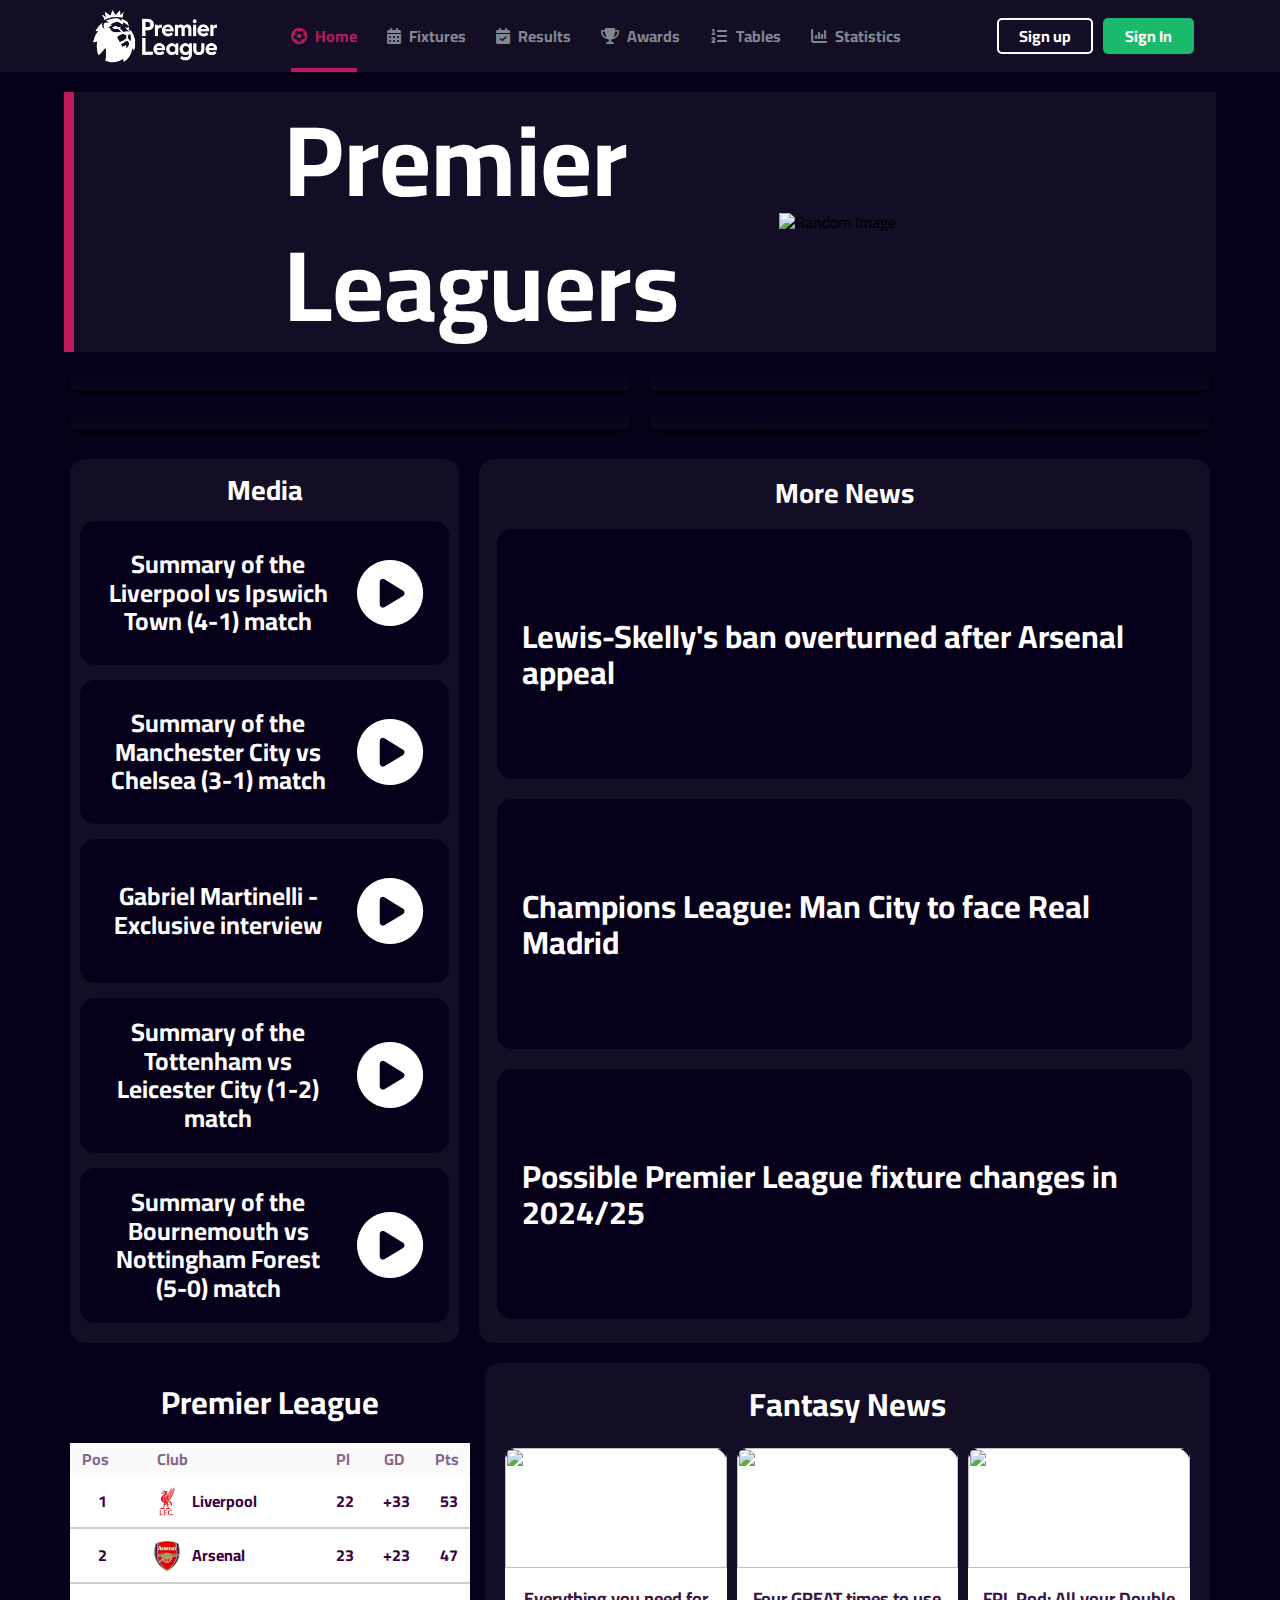
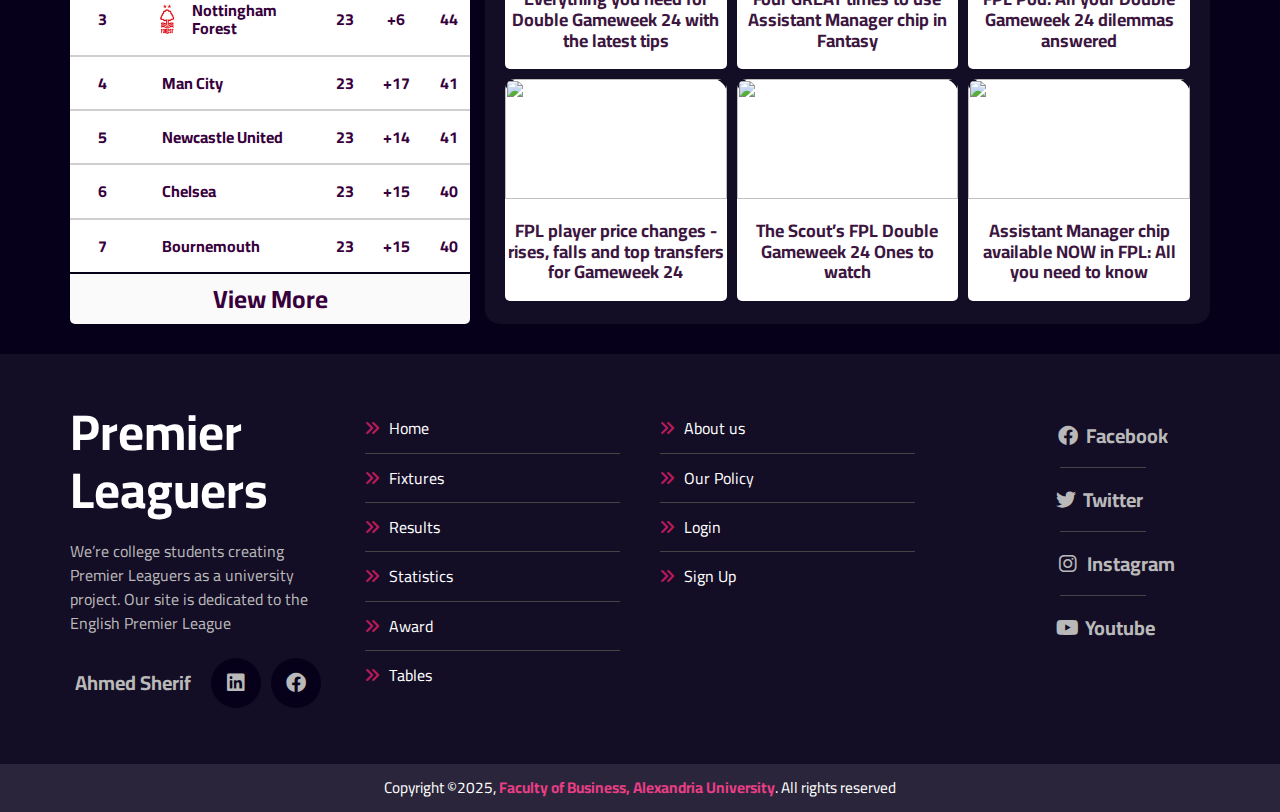
==== index.html @ 22a7d406 "Update index.html" ====
<!DOCTYPE html>
<html lang="en">
    <head>
        <meta charset="UTF-8">
        <meta name="viewport" content="width=device-width, initial-scale=1.0">
        <title>Premier leaguers</title>
        <!-- Icon for page title-->
        <link rel="icon" href="https://b.fssta.com/uploads/application/soccer/competition-logos/EnglishPremierLeague.vresize.350.350.medium.0.png">
        <!-- Css File -->
        <link rel="stylesheet" href="Css/Home/mastar-Home.css">
        <!-- Normalize All Elments -->
        <link rel="stylesheet" href="Css/Home/normalize-Home.css">
        <!-- Font Awesome import -->
        <link href="https://cdnjs.cloudflare.com/ajax/libs/font-awesome/6.0.0/css/all.min.css" rel="stylesheet">
        <!-- Cairo Font -->
        <link rel="preconnect" href="https://fonts.googleapis.com">
        <link rel="preconnect" href="https://fonts.gstatic.com" crossorigin>
        <link href="https://fonts.googleapis.com/css2?family=Cairo:wght@200..1000&family=Protest+Strike&display=swap" rel="stylesheet">
    </head>
<body>
    <!-- Start header -->
    <div class="header"  >
        <div class="container">
            <a href="index.html" class="logo"><img src="Images/Logo in nav.webp" alt="Lion logo"></a>
            <ul class="main-nav">
                <li class="home">
                    <a href="index.html">
                        <i class="fa-solid fa-futbol"></i>
                        Home
                    </a>
                </li>
                <li>
                    <a href="Pages/Fixtures.html" class="fixtures">
                        <i class="fa-solid fa-calendar-days"></i>
                        Fixtures
                    </a>
                </li>
                <li>
                    <a href="Pages/Results.html" class="results">
                        <i class="fa-solid fa-calendar-check"></i>
                        Results
                    </a>
                </li>
                <li>
                    <a href="Pages/Award.html" class="awards">
                        <i class="fa-solid fa-trophy"></i>
                        Awards
                    </a>
                </li>
                <li>
                    <a href="Pages/Tables.html" class="tables">
                        <i class="fa-solid fa-list-ol"></i>
                        Tables
                    </a>
                </li>
                <li>
                    <a href="Pages/Statistics.html" class="statistics">
                        <i class="fa-solid fa-chart-column"></i>
                        Statistics
                    </a>
                </li>
            </ul>

            <div class="button">
                <div class="login">
                    <a href="Pages/signup.html" target="_blank">Sign up</a>
                </div>
                <div class="signin">
                    <a href="Pages/login.html" target="_blank">Sign In</a>
                </div>
            </div>
        </div>
    </div>
    <!-- End header -->

    <!-- start Logo area -->
    <div class="logo_area">
        <div class="container">
            <div class="logo">
                <div class="img">
                    <img src="https://www.premierleague.com/resources/rebrand/v7.153.31/i/elements/pl-main-logo.png" alt="">
                </div>
                <div class="text">
                    <h1>Premier</h1>
                    <h1>Leaguers</h1>
                </div>
            </div>
            <div id="image-container" class="imgs">
                <img src="https://fantasy.premierleague.com/static/media/player-comp-5-2x.d02a3f06.png" alt="Player Image">
            </div>
        </div>
    </div>
<!-- end logo erea -->

<!-- Start news -->
<div class="news">
    <div class="container">
        <a href="https://www.liverpoolfc.com/news/virgil-van-dijk-were-enjoying-ride-maintaining-consistency-key" target="_blank">
            <div class="first">
                <img src="https://res.cloudinary.com/dmklv2us0/image/upload/v1738413848/news_table_1_fz7fus.jpg" alt="">
                <div class="text">
                    <p>Virgil van Dijk: We're enjoying the ride - but maintaining consistency is key</p>
                </div>
            </div>
        </a>
        <a href="https://www.mancity.com/news/mens/manchester-city-v-chelsea-premier-league-match-report-january-2025-63873419" target="_blank">
            <div class="second">
                <img src="https://res.cloudinary.com/dmklv2us0/image/upload/v1738413851/news_table_2_mqes49.jpg" alt="">
                <div class="text">
                    <p>Haaland and Foden fire City to key victory over Chelsea</p>
                </div>
            </div>
        </a>
        <a href="https://www.chelseafc.com/en/news/article/maresca-on-why-chelsea-are-a-better-team-than-a-month-ago" target="_blank">
            <div class="first">
                <img src="https://res.cloudinary.com/dmklv2us0/image/upload/v1738413840/news_table_3_aw1gte.jpg" alt="">
                <div class="text">
                    <p>Maresca on why Chelsea are a better team than a month ago</p>
                </div>
            </div>
        </a>
        <a href="https://www.mancity.com/news/mens/manchester-city-sign-omar-marmoush-63873209" target="_blank">
            <div class="second">
                <img src="https://res.cloudinary.com/dmklv2us0/image/upload/v1738413849/news_table_4_wlqtpr.jpg" alt="">
                <div class="text" >
                    <p>Manchester City seal signing of Omar Marmoush</p>
                </div>
            </div>
        </a>
    </div>
</div>
<!-- end news  -->

<!-- Start second row of news & video -->
<div class="second_row">
    <div class="container">
        <div class="videos">
                <h3>Media</h3>
            <a href="https://youtu.be/emlWlUtQH30?si=2DksGeHaRUhvJt_J" target="_blank">
                <div>
                    <p>Summary of the Liverpool vs Ipswich Town (4-1) match</p>
                    <i class="fa-solid fa-circle-play"></i>
                </div>
            </a>    
            <a href="https://www.youtube.com/watch?v=qhaZy4ncKj4&ab_channel=beINSPORTS" target="_blank">
                <div>
                    <p>Summary of the Manchester City vs Chelsea (3-1) match</p>
                    <i class="fa-solid fa-circle-play"></i>
                </div>
            </a>    
            <a href="https://www.youtube.com/watch?v=JgYOsMUTras&ab_channel=beINSPORTS" target="_blank">
                <div>
                    <p>Gabriel Martinelli - Exclusive interview</p>
                    <i class="fa-solid fa-circle-play"></i>
                </div>
            </a>    
            <a href="https://www.youtube.com/watch?v=MB99dWhCzSE" target="_blank">
                <div>
                    <p>Summary of the Tottenham vs Leicester City (1-2) match</p>
                    <i class="fa-solid fa-circle-play"></i>
                </div>
            </a>    
            <a href="https://www.youtube.com/watch?v=LOoe2_8JXeY&ab_channel=beINSPORTS" target="_blank">
                <div>
                    <p>Summary of the Bournemouth vs Nottingham Forest (5-0) match</p>
                    <i class="fa-solid fa-circle-play"></i>
                </div>
            </a>    
        </div>
        <div class="news">
                <h3>More News</h3>
            <a href="https://www.premierleague.com/news/4236842" target="_blank">
                <div>
                    <p>Lewis-Skelly's ban overturned after Arsenal appeal</p>
                    <img src="https://res.cloudinary.com/dmklv2us0/image/upload/v1738413845/row_1_aqb0oo.webp" alt="">
                </div>
            </a>
            <a href="https://www.premierleague.com/news/4194038" target="_blank">
                <div>
                    <p>Champions League: Man City to face Real Madrid</p>
                    <img src="https://res.cloudinary.com/dmklv2us0/image/upload/v1738413849/row_2_qsoqgi.webp" alt="">
                </div>
            </a>
            <a href="https://www.premierleague.com/news/4193397" target="_blank">
                <div>
                    <p>Possible Premier League fixture changes in 2024/25</p>
                    <img src="https://res.cloudinary.com/dmklv2us0/image/upload/v1738413827/row_3_huzszf.webp" alt="">
                </div>
            </a>
        </div>
    </div>
</div>
<!-- end second row of news & video  -->

<!-- Start table & Fantasy news -->
<div class="second_section">
    <div class="container">
        <div class="table">
            <div class="top">
                <h1>Premier League</h1>
            </div>
            <table class="rank">
                <thead class="thead">
                    <tr>
                        <th>Pos</th>
                        <th class="club">Club</th>
                        <th>Pl</th>
                        <th>GD</th>
                        <th>Pts</th>
                    </tr>
                </thead>
                <tbody class="tbody">
                    <tr>
                        <td class="pos">1</td>
                        <td class="two">
                            <img src="Images/liverpool.png" alt="">
                            <p>Liverpool</p>
                        </td>
                        <td>22</td>
                        <td>+33</td>
                        <td>53</td>
                    </tr>
                    <tr>
                        <td class="pos">2</td>
                        <td class="two">
                            <img src="Images/Arsenal.png" alt="">
                            <p>Arsenal</p>
                        </td>
                        <td>23</td>
                        <td>+23</td>
                        <td>47</td>
                    </tr>
                    <tr>
                        <td class="pos">3</td>
                        <td class="two">
                            <img src="Images/Forest.png" alt="">
                            <p>Nottingham Forest</p>
                        </td>
                        <td>23</td>
                        <td>+6</td>
                        <td>44</td>
                    </tr>
                    <tr>
                        <td class="pos">4</td>
                        <td class="two">
                            <img src="Images/mancity.png" alt="">
                            <p>Man City</p>
                        </td>
                        <td>23</td>
                        <td>+17</td>
                        <td>41</td>
                    </tr>
                    <tr>
                        <td class="pos">5</td>
                        <td class="two">
                            <img src="Images/newcastle.png" alt="">
                            <p>Newcastle United</p>
                        </td>
                        <td>23</td>
                        <td>+14</td>
                        <td>41</td>
                    </tr>
                    <tr>
                        <td class="pos">6</td>
                        <td class="two">
                            <img src="Images/chelsea.png" alt="">
                            <p>Chelsea</p>
                        </td>
                        <td>23</td>
                        <td>+15</td>
                        <td>40</td>
                    </tr>
                    <tr class="last">
                        <td class="pos">7</td>
                        <td class="two">
                            <img src="Images/bournemouth.png" alt="">
                            <p>Bournemouth</p>
                        </td>
                        <td>23</td>
                        <td>+15</td>
                        <td>40</td>
                    </tr>
                </tbody>
            </table>
            <a href="Tables/index.html" target="_blank">
                View More
            </a>
        </div>
        <div class="fantasy">
            <div class="toptop">
                <h1>Fantasy News</h1>
            </div>
            <div class="row_one">
            <a href="https://www.premierleague.com/news/4237052" target="_blank">
                <div>
                    <img src="https://res.cloudinary.com/dmklv2us0/image/upload/v1738413830/fantasy_1_pffxkc.webp" alt="">
                    <p>Everything you need for Double Gameweek 24 with the latest tips</p>
                </div>
            </a>
            <a href="https://www.premierleague.com/news/4230797" target="_blank">
                <div>
                    <img src="https://res.cloudinary.com/dmklv2us0/image/upload/v1738413830/fantasy_2_gmdm6m.webp" alt="">
                    <p>Four GREAT times to use Assistant Manager chip in Fantasy</p>
                </div>
            </a>
            <a href="https://www.premierleague.com/news/1820580" target="_blank">
                <div>
                    <img src="https://res.cloudinary.com/dmklv2us0/image/upload/v1738413838/fantasy_3_zbsksa.webp" alt="">
                    <p>FPL Pod: All your Double Gameweek 24 dilemmas answered</p>
                </div>
            </a>
            <a href="https://www.premierleague.com/news/2884829" target="_blank">
                <div>
                    <img src="https://res.cloudinary.com/dmklv2us0/image/upload/v1738413831/fantasy_4_gzanva.webp" alt="">
                    <p>FPL player price changes - rises, falls and top transfers for Gameweek 24</p>
                </div>
            </a>
            <a href="https://www.premierleague.com/news/4236929" target="_blank">
                <div>
                    <img src="https://res.cloudinary.com/dmklv2us0/image/upload/v1738413830/fantasy_5_odxygj.webp" alt="">
                    <p>The Scout’s FPL Double Gameweek 24 Ones to watch</p>
                </div>
            </a>
            <a href="https://www.premierleague.com/news/4192707" target="_blank">
                <div>
                    <img src="https://res.cloudinary.com/dmklv2us0/image/upload/v1738413830/fantasy_6_ldpvxp.webp" alt="">
                    <p>Assistant Manager chip available NOW in FPL: All you need to know</p>
                </div>
            </a>
            </div>
        </div>
    </div>
</div>

<!-- Start Footer -->
    <div class="footer">
        <div class="container">
        <div class="box">
            <h3>Premier
                Leaguers</h3>
            <p class="text">
                We’re college students creating Premier Leaguers as a university project. Our site is dedicated to the English Premier League
            </p>
                <ul class="info">
                    <li><p>Ahmed Sherif<p></li>
                    <li>
                        <a href="https://www.linkedin.com/in/ahmed-sherif-45349b265/" class="linkedin" target="_blank">
                            <i class="fa-brands fa-linkedin"></i>
                        </a>
                    </li>
                    <li>
                        <a href="https://www.facebook.com/SheFo72/" class="face" target="_blank">
                            <i class="fa-brands fa-facebook"></i>
                        </a>
                    </li>
                </ul>
        </div>
        <div class="box">
            <ul class="links">
            <li><a href="index.html">Home</a></li>
            <li><a href="Pages/Fixtures.html">Fixtures</a></li>
            <li><a href="Pages/Results.html">Results</a></li>
            <li><a href="Pages/Statistics.html">Statistics</a></li>
            <li><a href="Pages/Award.html">Award</a></li>
            <li><a href="Pages/Tables.html">Tables</a></li>
            </ul>
        </div>
        <div class="box">
            <ul class="links">
                <li><a href="Pages/about us.html">About us</a></li>
                <li><a href="Pages/Our_Policy.html">Our Policy</a></li>
                <li><a href="Pages/login.html">Login</a></li>
                <li><a href="Pages/signup.html">Sign Up</a></li>
            </ul>
        </div>
        <ul class="social">
            <li>
                <a href="https://www.facebook.com/premierleague" class="face" target="_blank">
                    <i class="fa-brands fa-facebook"></i>
                    <p>Facebook</p>
                </a>
            </li>
            <li>
                <a href="https://x.com/premierleague" class="x" target="_blank">
                    <i class="fa-brands fa-twitter"></i>
                    <p>Twitter</p>
                </a>
            </li>
            <li>
                <a href="https://www.instagram.com/premierleague" class="instagram" target="_blank">
                    <i class="fa-brands fa-instagram"></i>
                    <p>Instagram</p>
                </a>
            </li>
            <li>
                <a href="https://www.youtube.com/premierleague" class="youtube" target="_blank">
                    <i class="fa-brands fa-youtube"></i>
                    <p>Youtube</p>
                </a>
            </li>
        </div>
        <p class="copyright">Copyright ©2025, <span> Faculty of Business, Alexandria University</span>. All rights reserved</p>
    </div>
<!-- End Footer -->




<script>
    const images = [
        "https://fantasy.premierleague.com/static/media/player-comp-5-2x.d02a3f06.png",
        "https://fantasy.premierleague.com/static/media/player-comp-4-2x.e429974d.png",
        "https://fantasy.premierleague.com/static/media/player-comp-2-2x.409572fe.png",
        "https://fantasy.premierleague.com/static/media/player-comp-3-2x.4190fe7b.png",
        "https://fantasy.premierleague.com/static/media/player-comp-1-2x.525ae79d.png",
    ];

    const randomIndex = Math.floor(Math.random() * images.length);
    const randomImage = images[randomIndex];
    const imageContainer = document.getElementById("image-container");
    imageContainer.innerHTML = `<img src="${randomImage}" alt="Random Image">`;
</script>

</body>
</html>
---- Css/Home/mastar-Home.css ----
/* mobile screen */
@media (max-width: 480px) {
    .header .container .button {
        display: none;
    }
}
@media (max-width: 768px) {
    .header .container .button {
        display: none;
    }
    .header .container .main-nav .home a{
        display: none;
    }
}

/* small screen */
@media (min-width: 768px) {
    .container {
        width: 750px ;
    }
    .header .container .button {
        display: none;
    }
    .logo_area .container .text {
        padding-left: 15px;
    }
}
/* Medium screen */
@media (min-width: 992px) {
    .container {
        width: 970px ;
    }
    .header .container .button {
        display: none;
    }
    .logo_area .container .text {
        padding-left: 15px;
    }
}
/* Large screen */
@media (min-width: 1200px) {
    .container {
        width: 1170px ;
    }
    .header .container .button {
        display: flex;
    }
}

* {
    -webkit-box-sizing: border-box;
    -moz-box-sizing: border-box;
    box-sizing: border-box;
}
.container {
    padding-left: 15px;
    padding-right: 15px;
    margin-left: auto;
    margin-right: auto;
}

/* Color variables */
:root {
    --mainColor:#07001A ;
    --subColor: #130D25 ; 
    --green  : #1BB96B ;
    --pink :#B91B5D ;
    --main-transition-duration: 0.3s;
}
a {
    text-decoration: none;
}

ul {
    list-style: none;
    margin: 0;
    padding: 0;
}

/* Style of Scrollbar */
::-webkit-scrollbar {
    width: 12px;
}
::-webkit-scrollbar-track{
    background-color: var(--subColor);
}
::-webkit-scrollbar-thumb {
    background-color: rgb(29, 29, 29);
    border-radius: 12px;
}
/* style the selected text */
::selection {
    color:white ;
    background:var(--pink);
}

/* resit margin & padding for all page  */
body {
    font-family: "cairo", Arial, system-ui, 'Open Sans', 'Helvetica Neue', sans-serif ;
    margin: 0;
    padding: 0;
    background-color: var(--mainColor);
}

.header {
    background-color: var(--subColor);
}
.header .container {
    display: flex;
    justify-content: center;
    align-items: center;
    flex-wrap: wrap;
}

.header .container .logo {
    height: 72px;
    display: flex;
    justify-content: center;
    align-items: center;
    margin-right: 50px;
}
.header .container .logo-2 {
    display: none;
}
.header .container .logo img {
    height: 140px;
}
.header .container .main-nav {
    display: flex;
}
.header .container .main-nav li{
    display: flex;
    align-items: center;
    justify-content: center;
    padding: 0 15px;
    height:72px;
    width: 33%;
}
.header .container .main-nav li a {
    color:#808792;
    font-weight:bold;
    position: relative;
    transition: var(--main-transition-duration);
    height: 100%;
    display: flex;
    align-items: center;
    justify-content: center;
    overflow: hidden;
}
.header .container .main-nav li a i {
    margin-right: 8px;
}
.header .container .main-nav .home a {
    color: var(--pink);
}
.header .container .main-nav .home a::before {
    color: var(--pink);
    left: 0%;
}

.header .container .main-nav li a::before{
    content: "";
    position: absolute;
    width: 100%;
    height: 4px;
    background-color: var(--pink);
    bottom: 0;
    left: -100%;
    transition: var(--main-transition-duration);
}
.header .container .main-nav li a:hover {
    color: var(--pink);
}

.header .container .main-nav li a:hover:before {
    left: 0%;
}

/* two button in the right */
.header .container .button {
    width: 20%;
    justify-content: flex-end;
    align-items: center;
    margin-left: 50px;
    gap: 10px;
}

.header .container .button a {
    color: white;
    text-decoration: none;
    font-weight: bold;
    padding: 7px 20px; 
    display: flex;
    transition: var(--main-transition-duration);
}

.header .container .button .login {
    border: 2px solid rgb(255, 255, 255);
}

.header .container .button .signin {
    border: 2px solid var(--green);
    background-color: var(--green);
}

.header .container .button .login ,
.header .container .button .signin  {
    border-radius: 5px;
    transition-duration: 0.3s;
}

.header .container .button .login:hover,
.header .container .button .signin:hover {
    transform: translateY(-3px);
    background-color: var(--pink);
    border: 2px solid var(--pink);
}

@media (max-width:767px) {
    .header .container .logo {
        width: 100%;
    }
    .header .container .main-nav li {
        padding: 2px 10px;
    }
    .header {
        background: var(--subColor);
        border-bottom-left-radius: 50% 25%;
        border-bottom-right-radius: 50% 25%;
        border-bottom: 6px solid var(--pink);
    }
    .logo_area .container .text {
        padding-left: 0px;
    }
}

@media (max-width:580px) {
    .header .container .main-nav  {
        font-size: 16px;
        width: fit-content;
        padding-bottom: 20px;
    }
    .header .container .main-nav .home {
        display: none;
    }
    .header {
        background: var(--subColor);
        border-bottom-left-radius: 50% 25%;
        border-bottom-right-radius: 50% 25%;
        border-bottom: 6px solid var(--pink);
    }
    .header .container .main-nav li a {
        height: 70%;
        flex-direction: column;
    }
    .header .container .logo {
        width: fit-content;
        margin-right: 0px;
    }
    .mobile-nav {
        display: flex;
    }
    .logo_area {
        display: none;
    }
    .news .container {
        margin-top: 30px;
    }
    .news .container  a {
        width: 90vw;
    }
}



/* start logo area */
.logo_area .container {
    display: flex;
    align-items: center;
    margin: 20px auto;
    background-color: var(--subColor);
    border-left: solid 10px var(--pink);
    width: fit-content;
    gap:clamp(40px , 7vw , 150px);
}

/* ------------------ logo & H1 ---------------------- */
.logo_area .container .logo  {
    display: flex;
}
.logo_area .container .logo .img {
    justify-content: center;
    align-items: center;
    margin-left: 20px;
    display: flex;
}
.logo_area .container .logo img {
    width: clamp(60px , 13vw , 150px);
    /* height: 170px; */
    filter: invert(0);
}

.logo_area .container .text h1 {
    color: white;
    font-size: clamp(40px , 8vw , 100px);
    margin: 10px;
}

/* --------------players photo in the right------------- */
.logo_area .container .imgs {
    display: flex;
    justify-content: flex-end;
    width: 50%;
    height: 100%;
}
.logo_area .container .imgs img {
    width: clamp(60px , 33vw , 500px);
    height: 100%;
}

/* end logo area */

/* start news */

.news .container {
    display: grid;
    grid-template-columns: repeat(auto-fill, minmax(450px, 1fr));
    gap: 20px;
}
.news .container  .first,
.news .container  .second {
    position: relative;
    overflow: hidden;
    border-radius: 5px;
    box-shadow: 0 4px 6px rgba(0, 0, 0, 0.77);  
}
/*---------------- text shadow ----------------*/
.news .container  div .text {
    position: absolute;
    bottom: 0;
    height: 100%;
    width: 100%;
    background: linear-gradient(180deg, rgb(12 6 31 / 0%) 0%, rgb(12 6 31 / 29%) 40%, rgba(12, 6, 31, 1) 100%);
}
.news .container  div .text p {
    position: absolute;
    bottom: 0;
    color: #ffffff;
    margin: 0 5% 2% 5%;
    padding: 10px;
    text-align: center;
    font-size:clamp(20px , 2.5vw , 40px);
    font-weight: 700;
}
.news .container  div img {
    /* width: 650px;
    height: 408px; */
    width: 100%;
    object-fit:cover;
    transition-duration: .3s;
}
.news .container .first:hover img,
.news .container  .second:hover img {
    transform: scale(1.06);
}
.news .container .first:hover .text p,
.news .container  .second:hover .text p {
    text-decoration:underline;
}
/* end news */

/*  --------------------------------------------------------------------*/
/* Start second row of news & video */

.second_row .container {
    display: flex;
    flex-wrap: wrap;
    margin: 30px auto 20px auto;
}
/* Small screen */
@media (max-width: 480px) {
    .second_row .container {
        flex-direction: column-reverse;
        gap: 30px; 
    }
    .second_row .container .videos,
    .second_row .container .news {
        width: 100%;
    }
    .second_row .container .news a {
        height: fit-content;
    }
    .second_row .container {
        margin: 25px auto 20px auto;
    }
}
@media (max-width: 768px) {
    .second_row .container {
        flex-direction: column-reverse;
        gap: 20px;

    }
    .second_row .container .videos,
    .second_row .container .news {
        width: 100%;
    }
    .second_row .container .news a {
        height: fit-content;
    }
}
/* Medium screen (Tablet) */
@media (min-width: 768px) and (max-width: 991px) {
    .second_row .container {
        flex-direction: column-reverse;
        gap: 20px;
    }
    .second_row .container .videos,
    .second_row .container .news {
        width: 100%;
    }
    .second_row .container .news a {
        height: fit-content;
    }
}

/* Large screen */
@media (min-width: 992px) {
    .second_row .container {
        flex-direction: row; 
    }
    .second_row .container .videos {
        width: calc(35% - 10px);
    }
    .second_row .container .news {
        width: calc(65% - 10px);
    }
    .second_row .container .news a {
        height: fit-content;
    }
}
/* Video column */
.second_row .container .videos {
    display: flex;
    flex-direction: column;
    gap: 15px;
    background-color: var(--subColor);
    align-items: center;
    justify-content: center;
    border-radius: 15px;
    margin-right: 20px;
    padding-bottom: 20px;
}
.second_row .container .videos  h3,
.second_row .container .news  h3 {
    color: white;
    font-size: 28px;
    margin: 15px auto 0px auto;
}
.second_row .container .videos a {
    display: flex;
    width: 95%;
    background-color: var(--mainColor);
    min-height: 9rem;
    max-height: fit-content;
    border-radius: 15px;
    transition-duration: .4s;
}
.second_row .container .videos a div {
    color: white;
    display: flex;
    width: 100%;
}
.second_row .container .videos a p {
    width: 75%;
    margin: auto;
    font-size: 25px;
    padding: 20px;
    text-align: center;
    font-weight: bold;
}
.second_row .container .videos a i {
    width: 25%;
    font-size: 66px;
    margin: auto 0;
}
.second_row .container .videos a:hover {
    background-color:var(--pink) ;
    transform:translateY(-5px);
}
.second_row .container .videos a:hover p {
    text-decoration: underline;
}

/* ---------------- news in the right ---------------- */
.second_row .container .news {
    display: flex;
    flex-direction: column;
    gap: 20px;
    background-color: var(--subColor);
    align-items: center;
    justify-content: center;
    border-radius: 15px;
    padding-bottom: 20px;
}


.second_row .container .news a {
    display: flex;
    width: 95%;
    text-decoration: none;
    background-color: var(--mainColor);
    border-radius: 15px;
    transition-duration: .4s;
}
.second_row .container .news a div {
    padding: 25px;
    display: flex;
}
.second_row .container .news a img {
    height: clamp(40px , 22vw , 200px);
    border-radius: 15px;
    margin-top: auto;
    margin-bottom: auto;
    transition-duration: .4s;
}
.second_row .container .news a p {
    font-size: clamp(15px , 5vw , 32px);
    color: white;
    margin: auto;
    padding-right:20px ;
    font-weight: 700;
}
.second_row .container .news a:hover {
    background-color:var(--pink) ;
    transform:translateY(-5px);
}

/* end second row of news & video */

/*  --------------------------------------------------------------------------------------
/* Start table & fantasy news */



/* ------------------------------ Start Table ------------------------ */

.second_section .container {
    display: grid;
    gap: 15px;
    margin-bottom: 30px;
}


/* background img */
.second_section .container .table .top {
    background-image: url(https://www.premierleague.com/resources/rebrand/v7.153.31/i/elements/backgrounds/sm-header-pattern.svg);
    background-size: cover;
    color: white;
    border-radius: .8rem .8rem 0 0;
    width: 100%;
    display: flex;
    justify-content: center;
}
.second_section .container .table .rank {
    background-color: white;
    width: 100%;
    border-spacing: 0 0;
}

.second_section .container .table .rank .thead {
    background-color: #fbfafa;
    color: #87668a;
}

.second_section .container .table .rank .thead .club {
    text-align: start;
    padding-left: 35px;
    width: 50%;
}
.second_section .container .table .rank .thead tr th {
    padding-top: 7px;
    padding-bottom: 7px;
}
.second_section .container .table .rank .tbody {
    color: #37003c;
    font-weight: bold;
}
.second_section .container .table .rank .tbody tr td {
    padding-left: 5px;
    border-bottom:  2px solid #d0ced0;
    text-align: center;
}
.second_section .container .table .rank .tbody .last td{
    border-bottom:  0px solid #d0ced0;
}
.second_section .container .table .rank .tbody tr .two {
    display: flex;
    flex-wrap: nowrap;
    align-items: center;
    gap: 10px;
}

.second_section .container .table .rank .tbody tr .pos {
    padding-left: 15px;
}

.second_section .container .table .rank .tbody img {
    /* height: 25px; */
    height: clamp(30px, 5vw, 28px);
    padding-left: 25px;
}
.second_section .container .table .rank .tbody .two p {
    text-align: start;
}

.second_section .container .table a {
    margin-top: 2px;
    height: 50px;
    background-color: #fbfafa;
    color: #37003c;
    display: flex;
    align-items: center;
    justify-content: center;
    font-weight: bold;
    font-size: 25px;
    transition-duration: 0.4s;
    border-bottom-right-radius: 5px;
    border-bottom-left-radius: 5px;
}

.second_section .container .table a:hover {
    background-image: url(https://www.premierleague.com/resources/rebrand/v7.153.31/i/elements/backgrounds/sm-header-pattern.svg);
    background-size: cover;
    color: white;
    border-radius: 8px;
}


/* ------------------------------ Fantsy News--------------------------- */


.second_section .container .fantasy {
    display: flex;
    flex-direction: column;
    background-color: var(--subColor);
    justify-content: center;
    border-radius: 15px;
}
.second_section .container .fantasy div {
    width: 100%;
}
.second_section .container .fantasy .toptop {
    display: flex;
    justify-content: center;
    color: white;
    padding: 15px 0;
}

.second_section .container .fantasy .toptop h1 {
    margin-top: 0px;
    margin-bottom: 10px;
}
.second_section .container .fantasy .row_one {
    display: grid;
    padding: 0 20px;
    gap: 10px;
    justify-content: center;
}

.second_section .container .fantasy .row_one  {
    margin-bottom: 15px;
}

.second_section .container .fantasy .row_one a{
    border-radius: 15px 15px 5px 5px;
    background-color: white;
    transition-duration: var(--main-transition-duration);
} 

.second_section .container .fantasy .row_one a  p {
    text-align: center;
    font-weight: bold;
    color: #3c163f;
    font-size: clamp(15px , 1.5vw , 18px);
    padding:  0 1px;
}

.second_section .container .fantasy .row_one a img {
    height: clamp(100px , 10vw , 120px);
    width: 100%;
    border-top-left-radius:10px ;
    border-top-right-radius:10px ;
}

.second_section .container .fantasy .row_one a:hover{
    transform: translateY(-5px);
    text-decoration: underline;
    background-color: #fbfafa;
}


/* Small screen */
@media (max-width: 480px) {
    .second_section .container {
        grid-template-columns: 1fr;
    }
    .second_section .container .table {
        width: 100%;
    }
    .second_section .container .fantasy .row_one {
        grid-template-columns: 1fr 1fr;
    }
    .second_section .container .fantasy .row_one a  p {
        padding:  0 1px;
    }

}
@media (max-width: 768px) {
    .second_section .container .fantasy .row_one {
        grid-template-columns: 1fr 1fr ;
    }
}

@media (min-width: 768px) {
    .second_section .container .fantasy .row_one {
        grid-template-columns: 1fr 1fr 1fr;
    }
}

/* Medium screen (Tablet) */
@media (min-width: 768px) and (max-width: 991px) {
    .second_section .container {
        grid-template-columns: 1fr ;
    }
    .second_section .container .table {
        width: 1fr;
    }
    .second_section .container .fantasy .row_one {
        grid-template-columns: 1fr 1fr 1fr;
    }
}

/* Large screen */
@media (min-width: 992px) {
    .second_section .container {
        grid-template-columns: 1fr 2fr;
    }
    .second_section .container .table {
        width: 400px;
    }
    .second_section .container .fantasy .row_one {
        grid-template-columns: 1fr 1fr 1fr;
    }
}
/* End table & fantasy news */

/* Start Footer */
.footer {
    background-color: var(--subColor);
    padding: 50px 0 0;
}
@media (max-width: 767px) {
    .footer {
    text-align: center;
    }
}
.footer .container {
    display: grid;
    grid-template-columns: repeat(auto-fill, minmax(250px, 1fr));
    gap: 40px;
}
.footer .box h3 {
    color: white;
    font-size: 50px;
    margin: 0 0 20px;
}

.footer .box .text {
    line-height: 1.5;
    color: #b9b9b9;
}

.footer .box .info {
    display: flex;
    gap: 10px;
    justify-content: center;
    align-items: center;
}
.footer .box .info li p {
    font-size: 20px;
    font-weight: bold;
    color:#b9b9b9 ;
    margin-right: 10px;
}
.footer .box .info li a {
    background-color: var(--mainColor);
    color: #b9b9b9;
    display: inline-flex;
    justify-content: center;
    align-items: center;
    width: 50px;
    height: 50px;
    font-size: 20px;
    transition: var(--main-transition-duration);
    border-radius: 50%;
}
.footer .box .info li .linkedin:hover {
    background-color: #0A66C2;
    color: white;
}
.footer .box .info li .face:hover {
    background-color: #1877F2;
    color: white;
}
.footer .box .links li {
    padding: 15px 0;
    overflow: hidden;
    position: relative;
    transition: var(--main-transition-duration);
}
.footer .box .links li:not(:last-child) {
    border-bottom: 1px solid #444;
}
.footer .box .links li:hover {
    padding-left: 10px;
    border-bottom: 1px solid #44444400;
}
.footer .box .links li::after{
    content: "";
    position: absolute;
    width: 75%;
    height: 4px;
    background-color: var(--pink);
    bottom: 0;
    left: -100%;
    transition: var(--main-transition-duration);
}

.footer .box .links li:hover::after {
    left: 0%;
}
.footer .box .links li:hover a {
    color: white;
}
.footer .box .links li a {
    color: white;
    transition: var(--main-transition-duration);
}
.footer .box .links li a::before {
    font-family: "Font Awesome 5 Free";
    content: "\f101";
    font-weight: 900;
    margin-right: 10px;
    color: var(--pink);
}

.footer .container .social {
    margin-left: 40px;
    display: flex;
    flex-direction: column;
    align-items: center;
}
.footer .container .social li {
    width: 40%;
}
.footer .container .social li:not(:last-child) {
    border-bottom: 1px solid #444;
}
.footer .container .social a {
    font-size: 20px;
    font-weight: bolder;
    width: fit-content;
    display: flex;
    color: #b9b9b9;
}
.footer .container .social a i {
    width: 15%;
    display: flex;
    align-items: center;
    justify-content: center;
    margin-right: 10px;
}
.footer .container .social a p {
    width: 70%;
}
.footer .container .social .face:hover   {
    color: #446ec0;
    transition-duration: .3s;
}
.footer .container .social .x:hover   {
    color: #1DA1F2;
    transition-duration: .3s;
}
.footer .container .social .instagram:hover   {
    color: #E1306C;
    transition-duration: .3s;
}
.footer .container .social .youtube:hover   {
    color: #FF0000;
    transition-duration: .3s;
}
/* copyright */
.footer .copyright {
    color: white;
    background-color: #2A253A;
    font-size: clamp(10px , 1.2vw , 20px);
    padding: 15px 0;
    text-align: center;
    margin: 50px 0 0;
}
.footer .copyright span {
    color: #e93e85;
    font-weight: bold;
}
  /* End Footer */
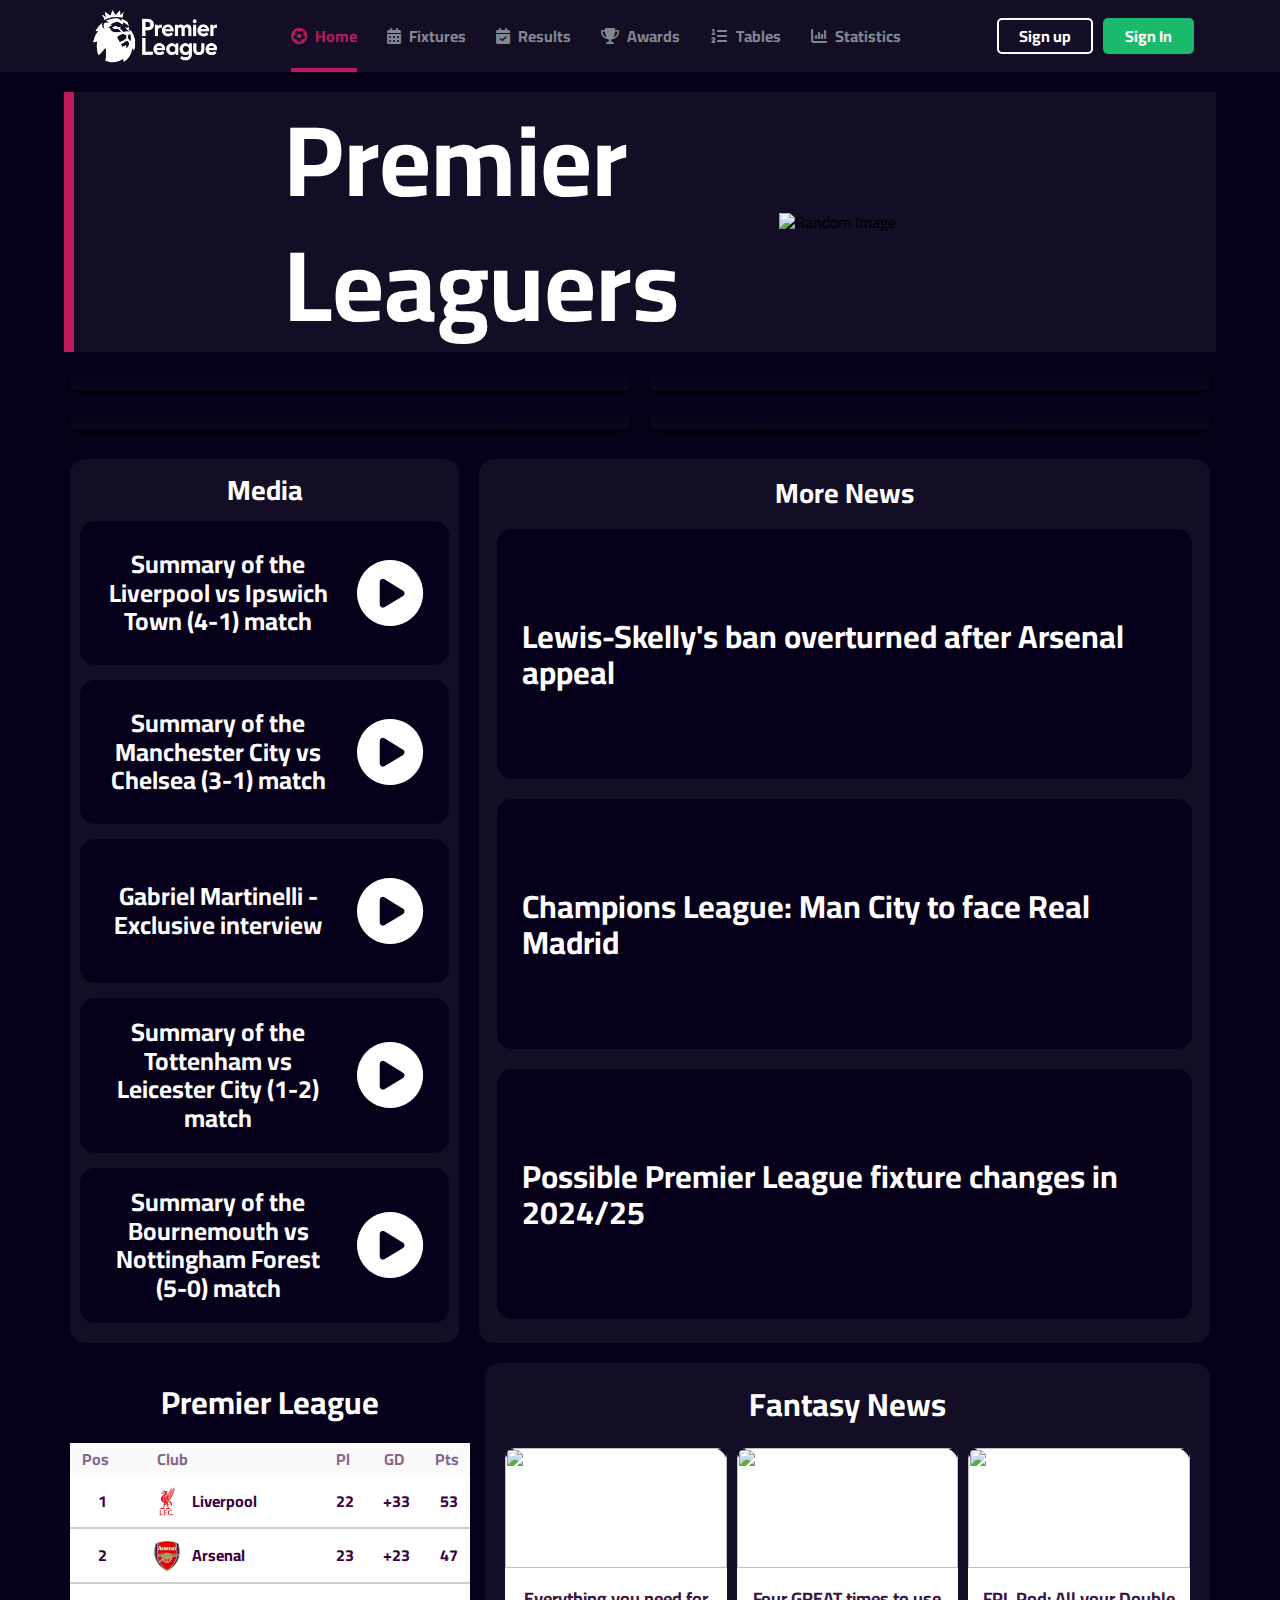
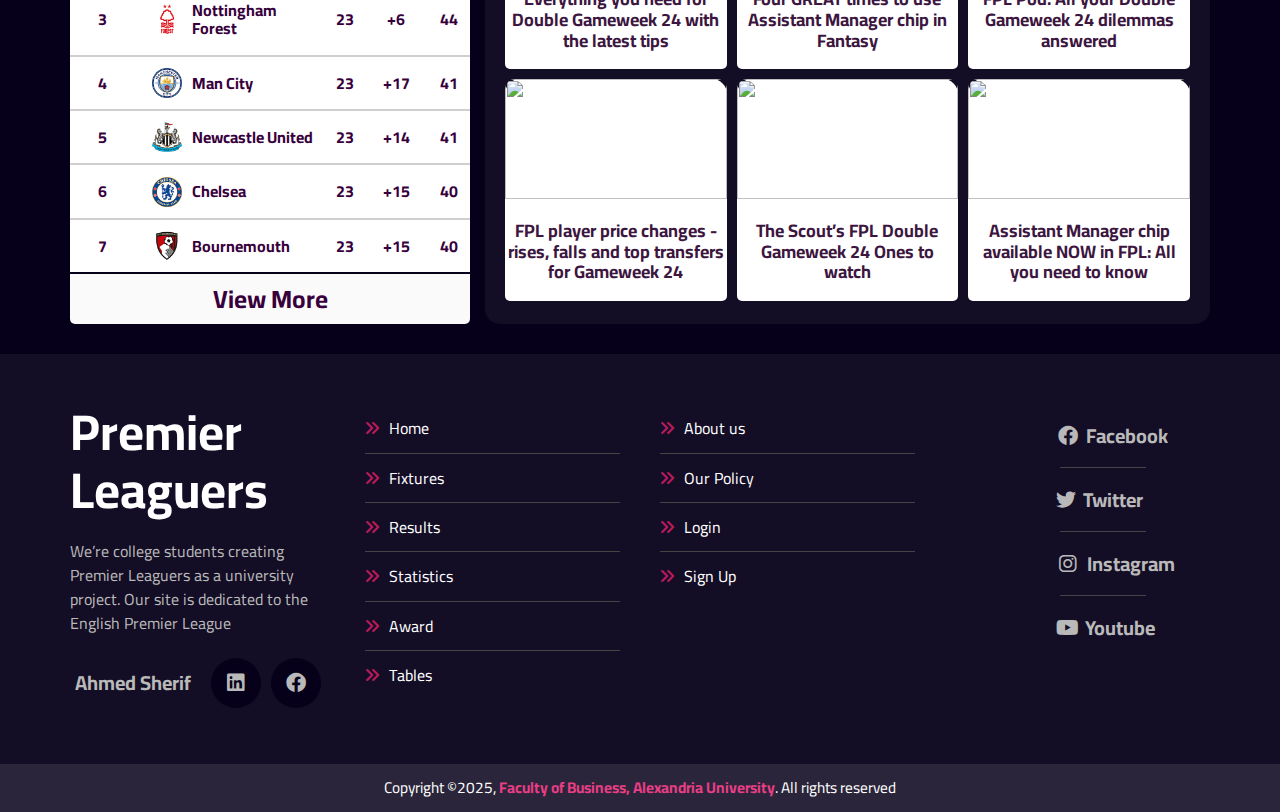
==== commit c0efd836: "Update index.html" ====
--- a/index.html
+++ b/index.html
@@ -243,7 +243,7 @@
                     <tr>
                         <td class="pos">4</td>
                         <td class="two">
-                            <img src="Images/mancity.png" alt="">
+                            <img src="Images/ManCity.png" alt="">
                             <p>Man City</p>
                         </td>
                         <td>23</td>
@@ -253,7 +253,7 @@
                     <tr>
                         <td class="pos">5</td>
                         <td class="two">
-                            <img src="Images/newcastle.png" alt="">
+                            <img src="Images/NewCastle.png" alt="">
                             <p>Newcastle United</p>
                         </td>
                         <td>23</td>
@@ -263,7 +263,7 @@
                     <tr>
                         <td class="pos">6</td>
                         <td class="two">
-                            <img src="Images/chelsea.png" alt="">
+                            <img src="Images/Chelsea.png" alt="">
                             <p>Chelsea</p>
                         </td>
                         <td>23</td>
@@ -273,7 +273,7 @@
                     <tr class="last">
                         <td class="pos">7</td>
                         <td class="two">
-                            <img src="Images/bournemouth.png" alt="">
+                            <img src="Images/Bournemouth.png" alt="">
                             <p>Bournemouth</p>
                         </td>
                         <td>23</td>
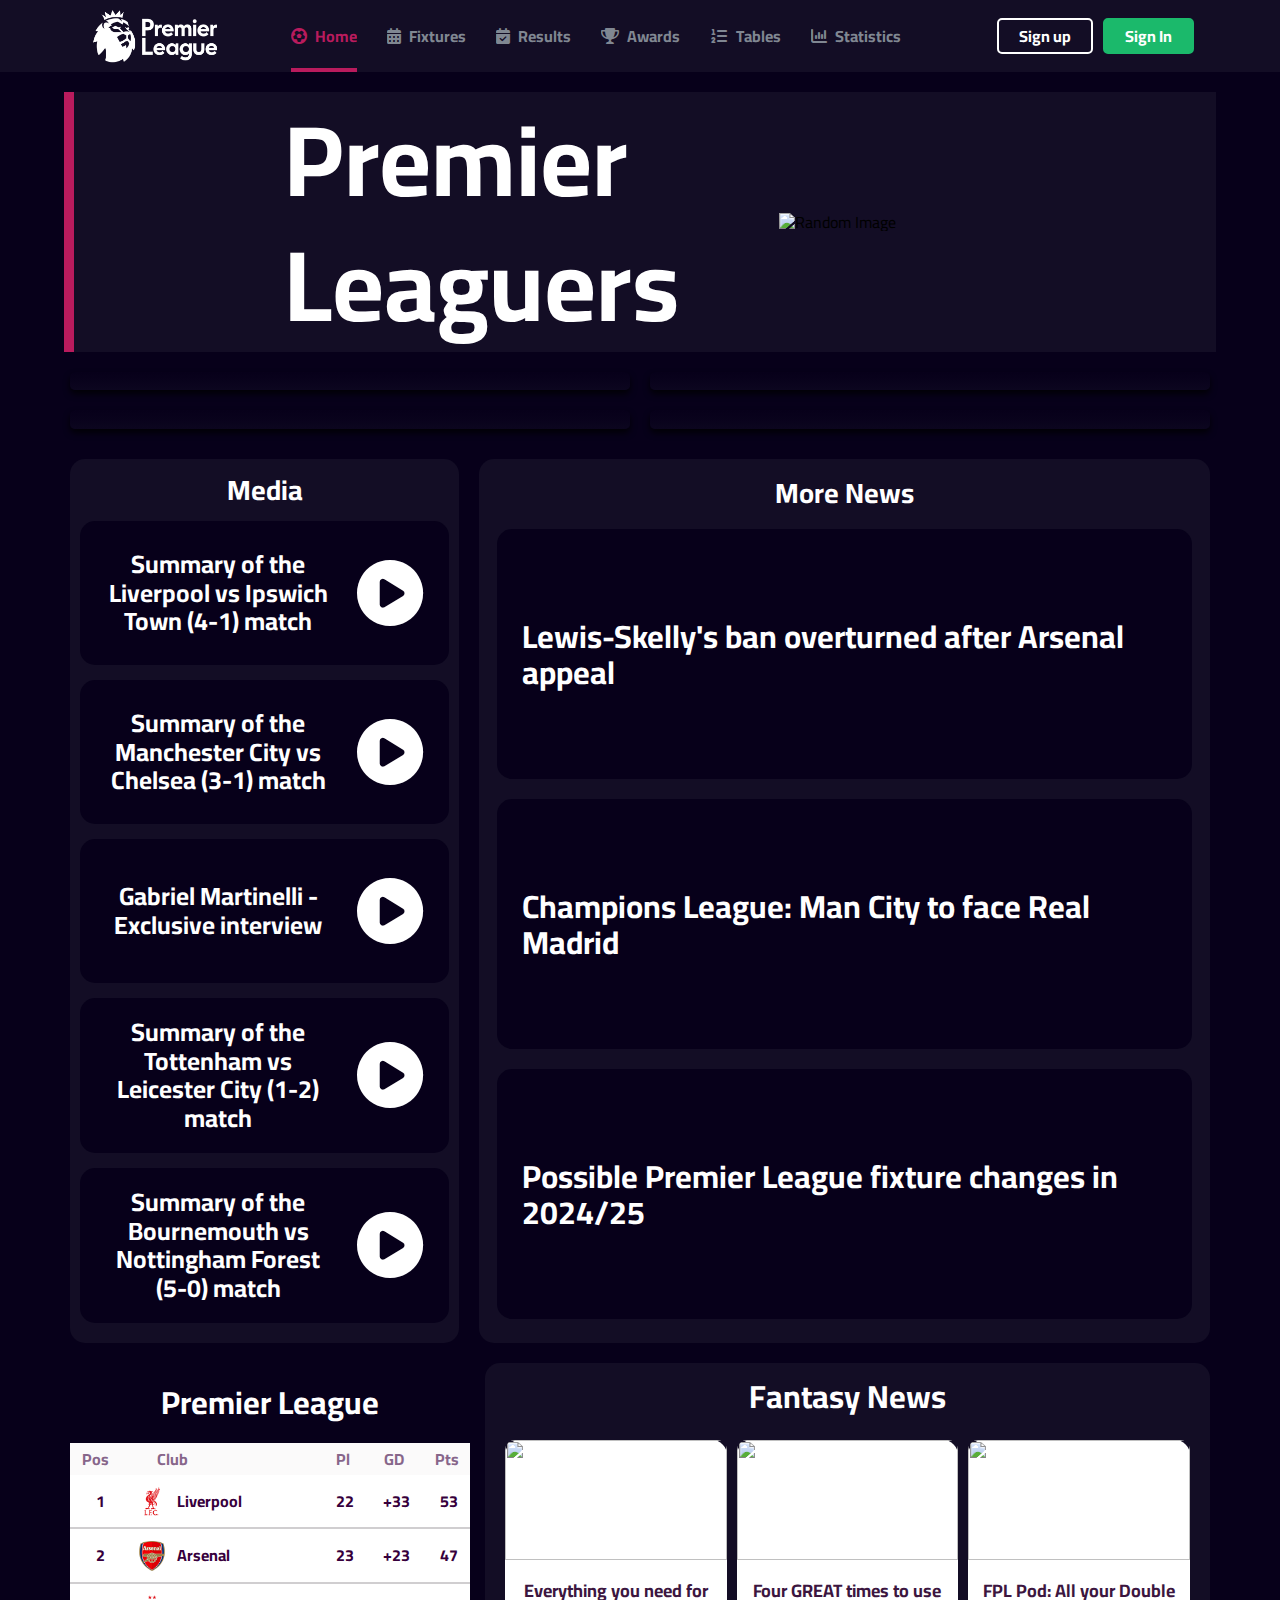
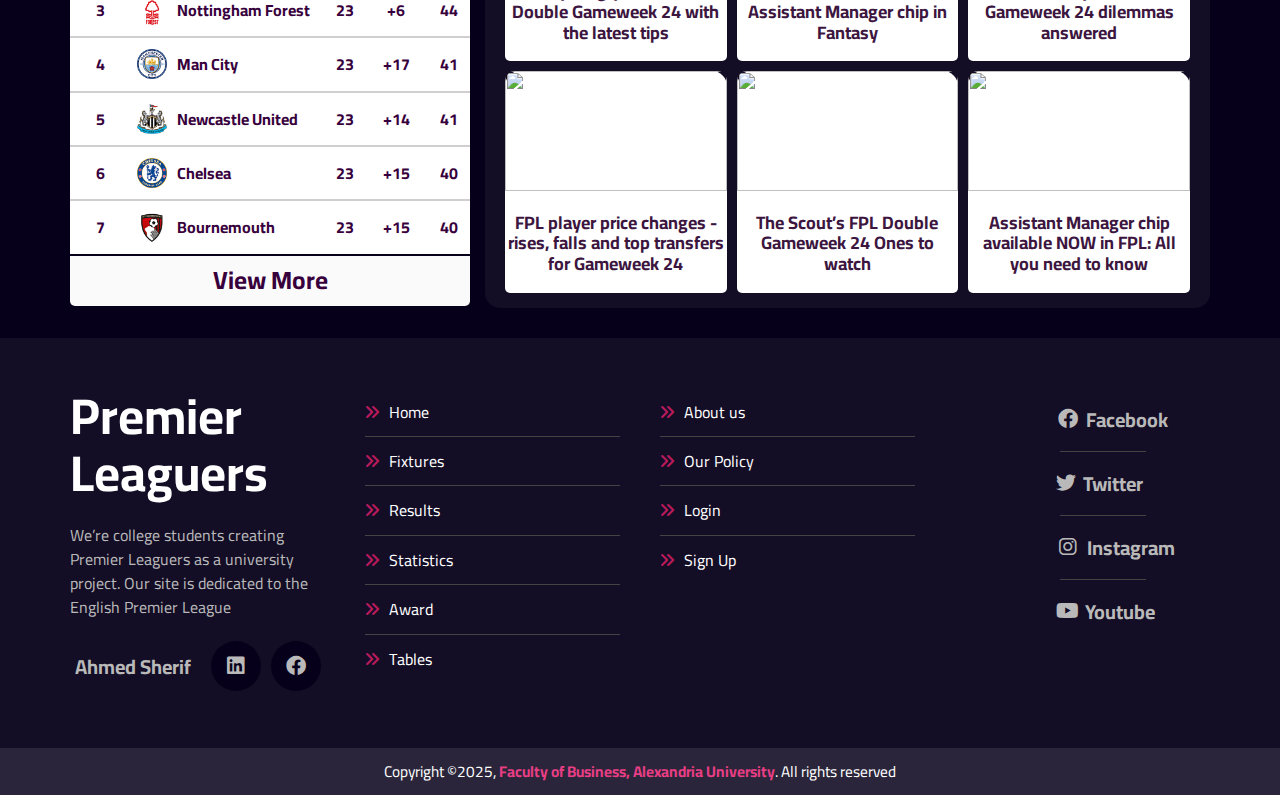
==== commit 9cf83709: "Done" ====
--- a/index.html
+++ b/index.html
@@ -10,7 +10,7 @@
         <link rel="stylesheet" href="Css/Home/mastar-Home.css">
         <!-- Normalize All Elments -->
         <link rel="stylesheet" href="Css/Home/normalize-Home.css">
-        <!-- Font Awesome import -->
+        <!-- Font Awesome import lib-->
         <link href="https://cdnjs.cloudflare.com/ajax/libs/font-awesome/6.0.0/css/all.min.css" rel="stylesheet">
         <!-- Cairo Font -->
         <link rel="preconnect" href="https://fonts.googleapis.com">
@@ -282,7 +282,7 @@
                     </tr>
                 </tbody>
             </table>
-            <a href="Tables/index.html" target="_blank">
+            <a href="/Pages/Tables.html" target="_blank">
                 View More
             </a>
         </div>
--- a/Css/Home/mastar-Home.css
+++ b/Css/Home/mastar-Home.css
@@ -236,9 +236,9 @@
 
 @media (max-width:580px) {
     .header .container .main-nav  {
-        font-size: 16px;
+        font-size: 15px;
         width: fit-content;
-        padding-bottom: 20px;
+        padding-bottom: 15px;
     }
     .header .container .main-nav .home {
         display: none;
@@ -346,11 +346,12 @@
     position: absolute;
     bottom: 0;
     color: #ffffff;
-    margin: 0 5% 2% 5%;
+    margin: 0 auto 2% auto;
     padding: 10px;
     text-align: center;
-    font-size:clamp(20px , 2.5vw , 40px);
+    font-size: clamp(20px, 2.5vw, 40px);
     font-weight: 700;
+    width: 100%;
 }
 .news .container  div img {
     /* width: 650px;
@@ -601,13 +602,12 @@
 }
 
 .second_section .container .table .rank .tbody tr .pos {
-    padding-left: 15px;
+    padding-left: 10px;
 }
 
 .second_section .container .table .rank .tbody img {
-    /* height: 25px; */
     height: clamp(30px, 5vw, 28px);
-    padding-left: 25px;
+    padding-left: 10px;
 }
 .second_section .container .table .rank .tbody .two p {
     text-align: start;
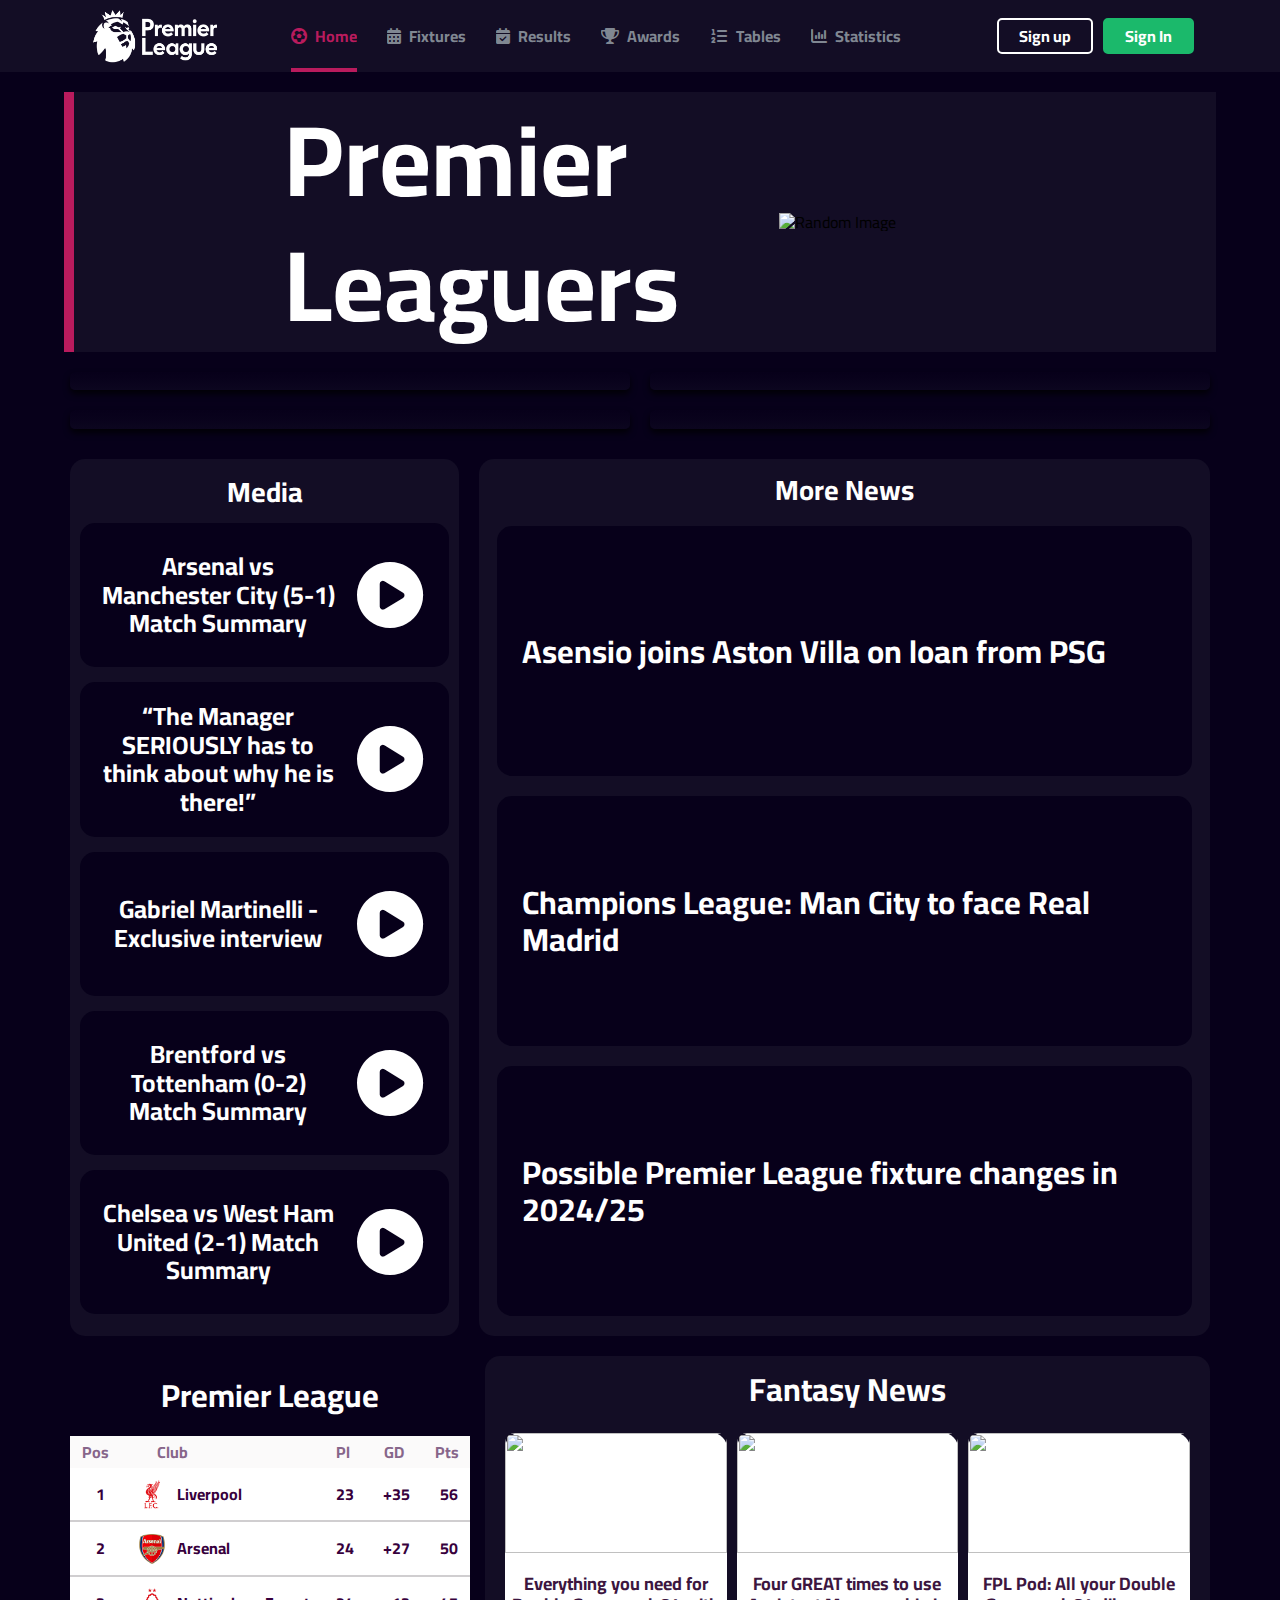
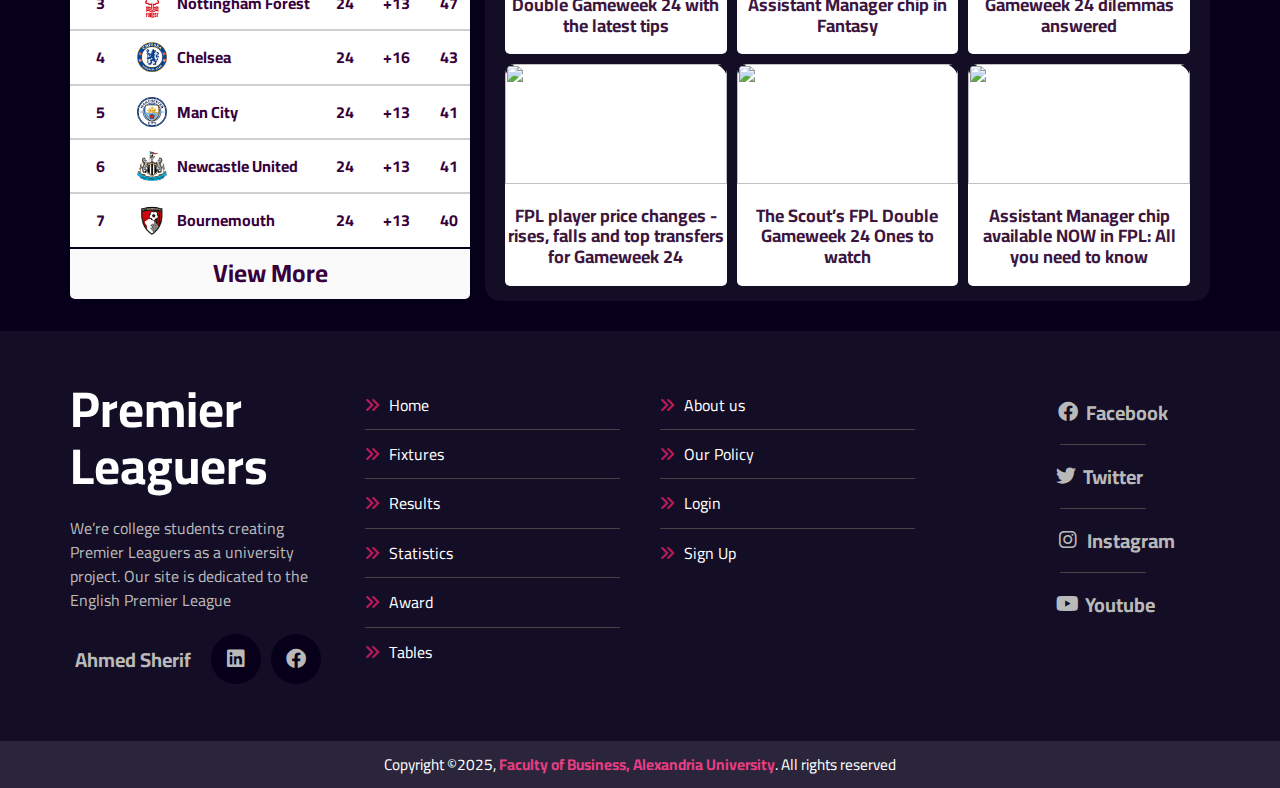
==== commit c7767396: "Done" ====
--- a/index.html
+++ b/index.html
@@ -103,27 +103,27 @@
                 </div>
             </div>
         </a>
-        <a href="https://www.mancity.com/news/mens/manchester-city-v-chelsea-premier-league-match-report-january-2025-63873419" target="_blank">
+        <a href="https://www.premierleague.com/news/4242092" target="_blank">
             <div class="second">
-                <img src="https://res.cloudinary.com/dmklv2us0/image/upload/v1738413851/news_table_2_mqes49.jpg" alt="">
+                <img src="https://res.cloudinary.com/dmklv2us0/image/upload/v1738625037/0_GettyImages-1853158867_ctplya.jpg" alt="">
                 <div class="text">
-                    <p>Haaland and Foden fire City to key victory over Chelsea</p>
+                    <p>A resounding victory for Arsenal over Manchester City with a 5-0 thrashing</p>
                 </div>
             </div>
         </a>
-        <a href="https://www.chelseafc.com/en/news/article/maresca-on-why-chelsea-are-a-better-team-than-a-month-ago" target="_blank">
+        <a href="https://www.premierleague.com/news/4237349" target="_blank">
             <div class="first">
-                <img src="https://res.cloudinary.com/dmklv2us0/image/upload/v1738413840/news_table_3_aw1gte.jpg" alt="">
+                <img src="https://res.cloudinary.com/dmklv2us0/image/upload/v1738624275/Gi5RNidW8AA_zeb_q4gxgz.jpg" alt="">
                 <div class="text">
-                    <p>Maresca on why Chelsea are a better team than a month ago</p>
+                    <p>Chelsea up to fourth after turnaround win over West Ham</p>
                 </div>
             </div>
         </a>
-        <a href="https://www.mancity.com/news/mens/manchester-city-sign-omar-marmoush-63873209" target="_blank">
+        <a href="https://www.premierleague.com/news/4242418" target="_blank">
             <div class="second">
-                <img src="https://res.cloudinary.com/dmklv2us0/image/upload/v1738413849/news_table_4_wlqtpr.jpg" alt="">
+                <img src="https://res.cloudinary.com/dmklv2us0/image/upload/v1738625038/124b2fe1949f15e48eaa8570fa364e7458498cc5_s86kno.jpg" alt="">
                 <div class="text" >
-                    <p>Manchester City seal signing of Omar Marmoush</p>
+                    <p>Tel joins Tottenham Hotspur on loan from Bayern Munich</p>
                 </div>
             </div>
         </a>
@@ -136,15 +136,15 @@
     <div class="container">
         <div class="videos">
                 <h3>Media</h3>
-            <a href="https://youtu.be/emlWlUtQH30?si=2DksGeHaRUhvJt_J" target="_blank">
-                <div>
-                    <p>Summary of the Liverpool vs Ipswich Town (4-1) match</p>
+            <a href="https://www.youtube.com/watch?v=o4bUCfoZTw8&ab_channel=beINSPORTS" target="_blank">
+                <div>
+                    <p>Arsenal vs Manchester City (5-1) Match Summary</p>
                     <i class="fa-solid fa-circle-play"></i>
                 </div>
             </a>    
-            <a href="https://www.youtube.com/watch?v=qhaZy4ncKj4&ab_channel=beINSPORTS" target="_blank">
-                <div>
-                    <p>Summary of the Manchester City vs Chelsea (3-1) match</p>
+            <a href="https://www.youtube.com/watch?v=gRZRGxz4Zyo&ab_channel=beINSPORTS" target="_blank">
+                <div>
+                    <p>“The Manager SERIOUSLY has to think about why he is there!”                    </p>
                     <i class="fa-solid fa-circle-play"></i>
                 </div>
             </a>    
@@ -154,25 +154,25 @@
                     <i class="fa-solid fa-circle-play"></i>
                 </div>
             </a>    
-            <a href="https://www.youtube.com/watch?v=MB99dWhCzSE" target="_blank">
-                <div>
-                    <p>Summary of the Tottenham vs Leicester City (1-2) match</p>
+            <a href="https://www.youtube.com/watch?v=fwChwI3MYPQ&ab_channel=beINSPORTS" target="_blank">
+                <div>
+                    <p>Brentford vs Tottenham (0-2) Match Summary</p>
                     <i class="fa-solid fa-circle-play"></i>
                 </div>
             </a>    
-            <a href="https://www.youtube.com/watch?v=LOoe2_8JXeY&ab_channel=beINSPORTS" target="_blank">
-                <div>
-                    <p>Summary of the Bournemouth vs Nottingham Forest (5-0) match</p>
+            <a href="https://www.youtube.com/watch?v=pBGzT3zN6L0&ab_channel=beINSPORTS" target="_blank">
+                <div>
+                    <p>Chelsea vs West Ham United (2-1) Match Summary</p>
                     <i class="fa-solid fa-circle-play"></i>
                 </div>
             </a>    
         </div>
         <div class="news">
                 <h3>More News</h3>
-            <a href="https://www.premierleague.com/news/4236842" target="_blank">
-                <div>
-                    <p>Lewis-Skelly's ban overturned after Arsenal appeal</p>
-                    <img src="https://res.cloudinary.com/dmklv2us0/image/upload/v1738413845/row_1_aqb0oo.webp" alt="">
+            <a href="https://www.premierleague.com/news/4242517" target="_blank">
+                <div>
+                    <p>Asensio joins Aston Villa on loan from PSG</p>
+                    <img src="https://res.cloudinary.com/dmklv2us0/image/upload/v1738624429/Gi4zMlsXcAEHZSc_esn82o.jpg" alt="">
                 </div>
             </a>
             <a href="https://www.premierleague.com/news/4194038" target="_blank">
@@ -213,71 +213,71 @@
                     <tr>
                         <td class="pos">1</td>
                         <td class="two">
-                            <img src="Images/liverpool.png" alt="">
+                            <img src="Images/liverpool.png" alt="Liverpool">
                             <p>Liverpool</p>
                         </td>
-                        <td>22</td>
-                        <td>+33</td>
-                        <td>53</td>
+                        <td>23</td>
+                        <td>+35</td>
+                        <td>56</td>
                     </tr>
                     <tr>
                         <td class="pos">2</td>
                         <td class="two">
-                            <img src="Images/Arsenal.png" alt="">
+                            <img src="Images/Arsenal.png" alt="Arsenal">
                             <p>Arsenal</p>
                         </td>
-                        <td>23</td>
-                        <td>+23</td>
+                        <td>24</td>
+                        <td>+27</td>
+                        <td>50</td>
+                    </tr>
+                    <tr>
+                        <td class="pos">3</td>
+                        <td class="two">
+                            <img src="Images/Forest.png" alt="Nottingham Forest">
+                            <p>Nottingham Forest</p>
+                        </td>
+                        <td>24</td>
+                        <td>+13</td>
                         <td>47</td>
                     </tr>
                     <tr>
-                        <td class="pos">3</td>
-                        <td class="two">
-                            <img src="Images/Forest.png" alt="">
-                            <p>Nottingham Forest</p>
-                        </td>
-                        <td>23</td>
-                        <td>+6</td>
-                        <td>44</td>
-                    </tr>
-                    <tr>
                         <td class="pos">4</td>
                         <td class="two">
-                            <img src="Images/ManCity.png" alt="">
+                            <img src="Images/Chelsea.png" alt="Chelsea">
+                            <p>Chelsea</p>
+                        </td>
+                        <td>24</td>
+                        <td>+16</td>
+                        <td>43</td>
+                    </tr>
+                    <tr>
+                        <td class="pos">5</td>
+                        <td class="two">
+                            <img src="Images/ManCity.png" alt="Manchester City">
                             <p>Man City</p>
                         </td>
-                        <td>23</td>
-                        <td>+17</td>
+                        <td>24</td>
+                        <td>+13</td>
                         <td>41</td>
                     </tr>
                     <tr>
-                        <td class="pos">5</td>
-                        <td class="two">
-                            <img src="Images/NewCastle.png" alt="">
+                        <td class="pos">6</td>
+                        <td class="two">
+                            <img src="Images/NewCastle.png" alt="Newcastle United">
                             <p>Newcastle United</p>
                         </td>
-                        <td>23</td>
-                        <td>+14</td>
+                        <td>24</td>
+                        <td>+13</td>
                         <td>41</td>
-                    </tr>
-                    <tr>
-                        <td class="pos">6</td>
-                        <td class="two">
-                            <img src="Images/Chelsea.png" alt="">
-                            <p>Chelsea</p>
-                        </td>
-                        <td>23</td>
-                        <td>+15</td>
-                        <td>40</td>
                     </tr>
                     <tr class="last">
                         <td class="pos">7</td>
                         <td class="two">
-                            <img src="Images/Bournemouth.png" alt="">
+                            <img src="Images/Bournemouth.png" alt="Bournemouth">
                             <p>Bournemouth</p>
                         </td>
-                        <td>23</td>
-                        <td>+15</td>
+                        <td>24</td>
+                        <td>+13</td>
                         <td>40</td>
                     </tr>
                 </tbody>
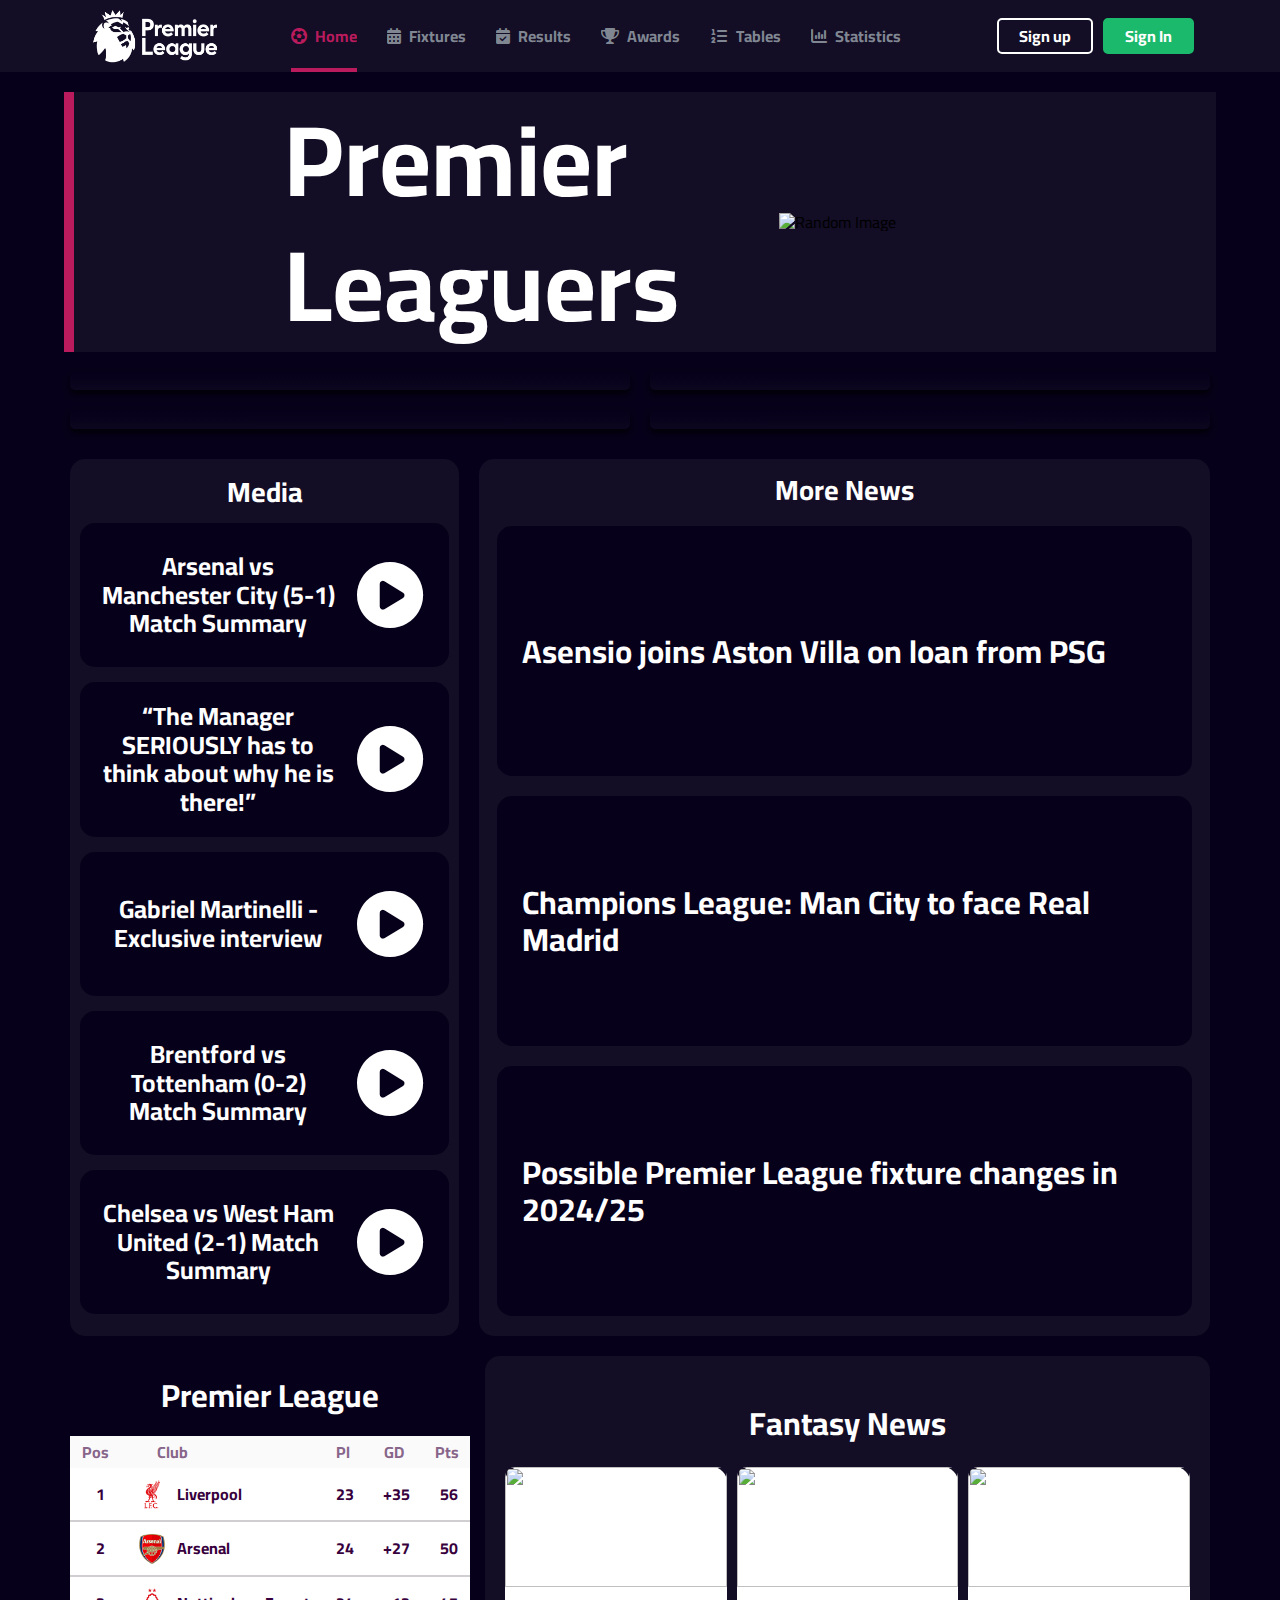
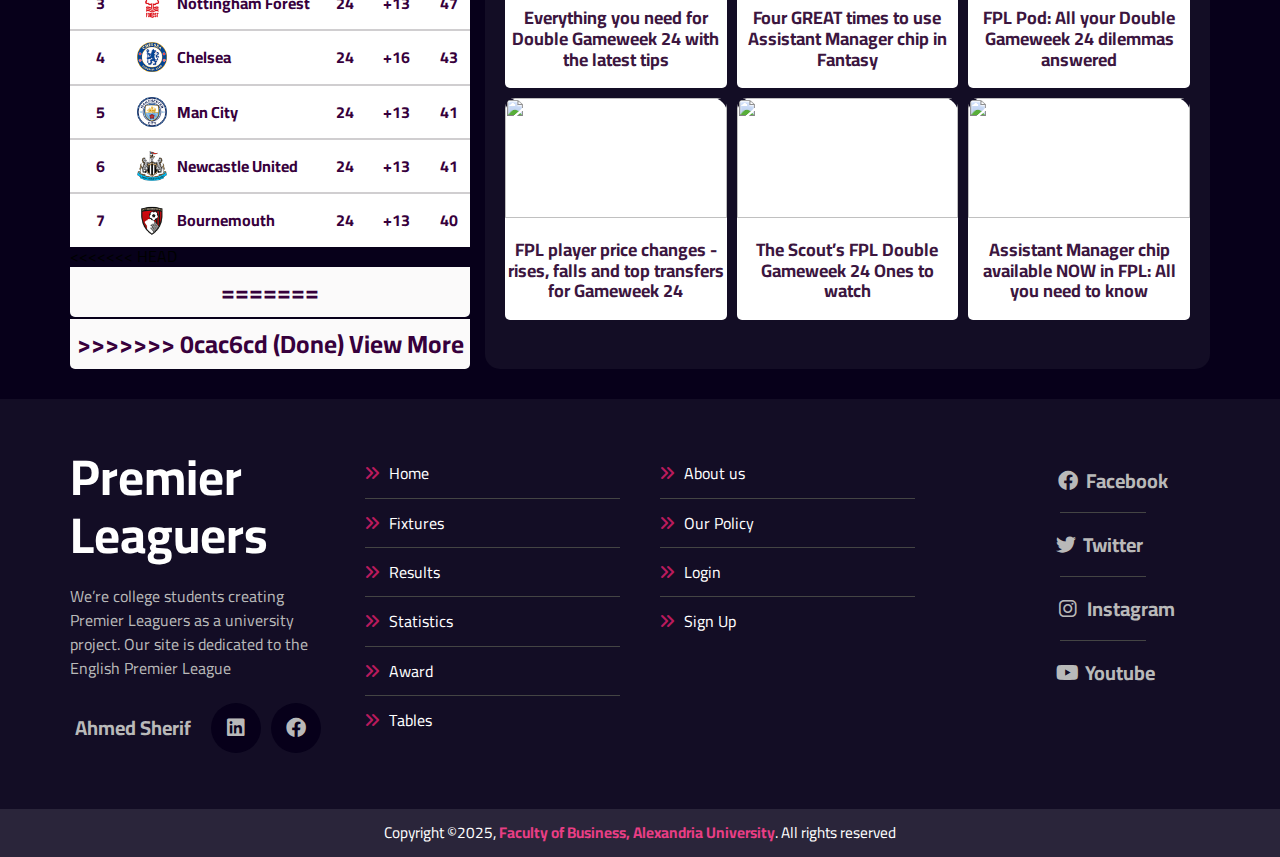
==== commit bfafed60: "Done" ====
--- a/index.html
+++ b/index.html
@@ -282,7 +282,11 @@
                     </tr>
                 </tbody>
             </table>
-            <a href="/Pages/Tables.html" target="_blank">
+<<<<<<< HEAD
+            <a href="Pages/Tableshtml" target="_blank">
+=======
+            <a href="Pages/Tables.html" target="_blank">
+>>>>>>> 0cac6cd (Done)
                 View More
             </a>
         </div>
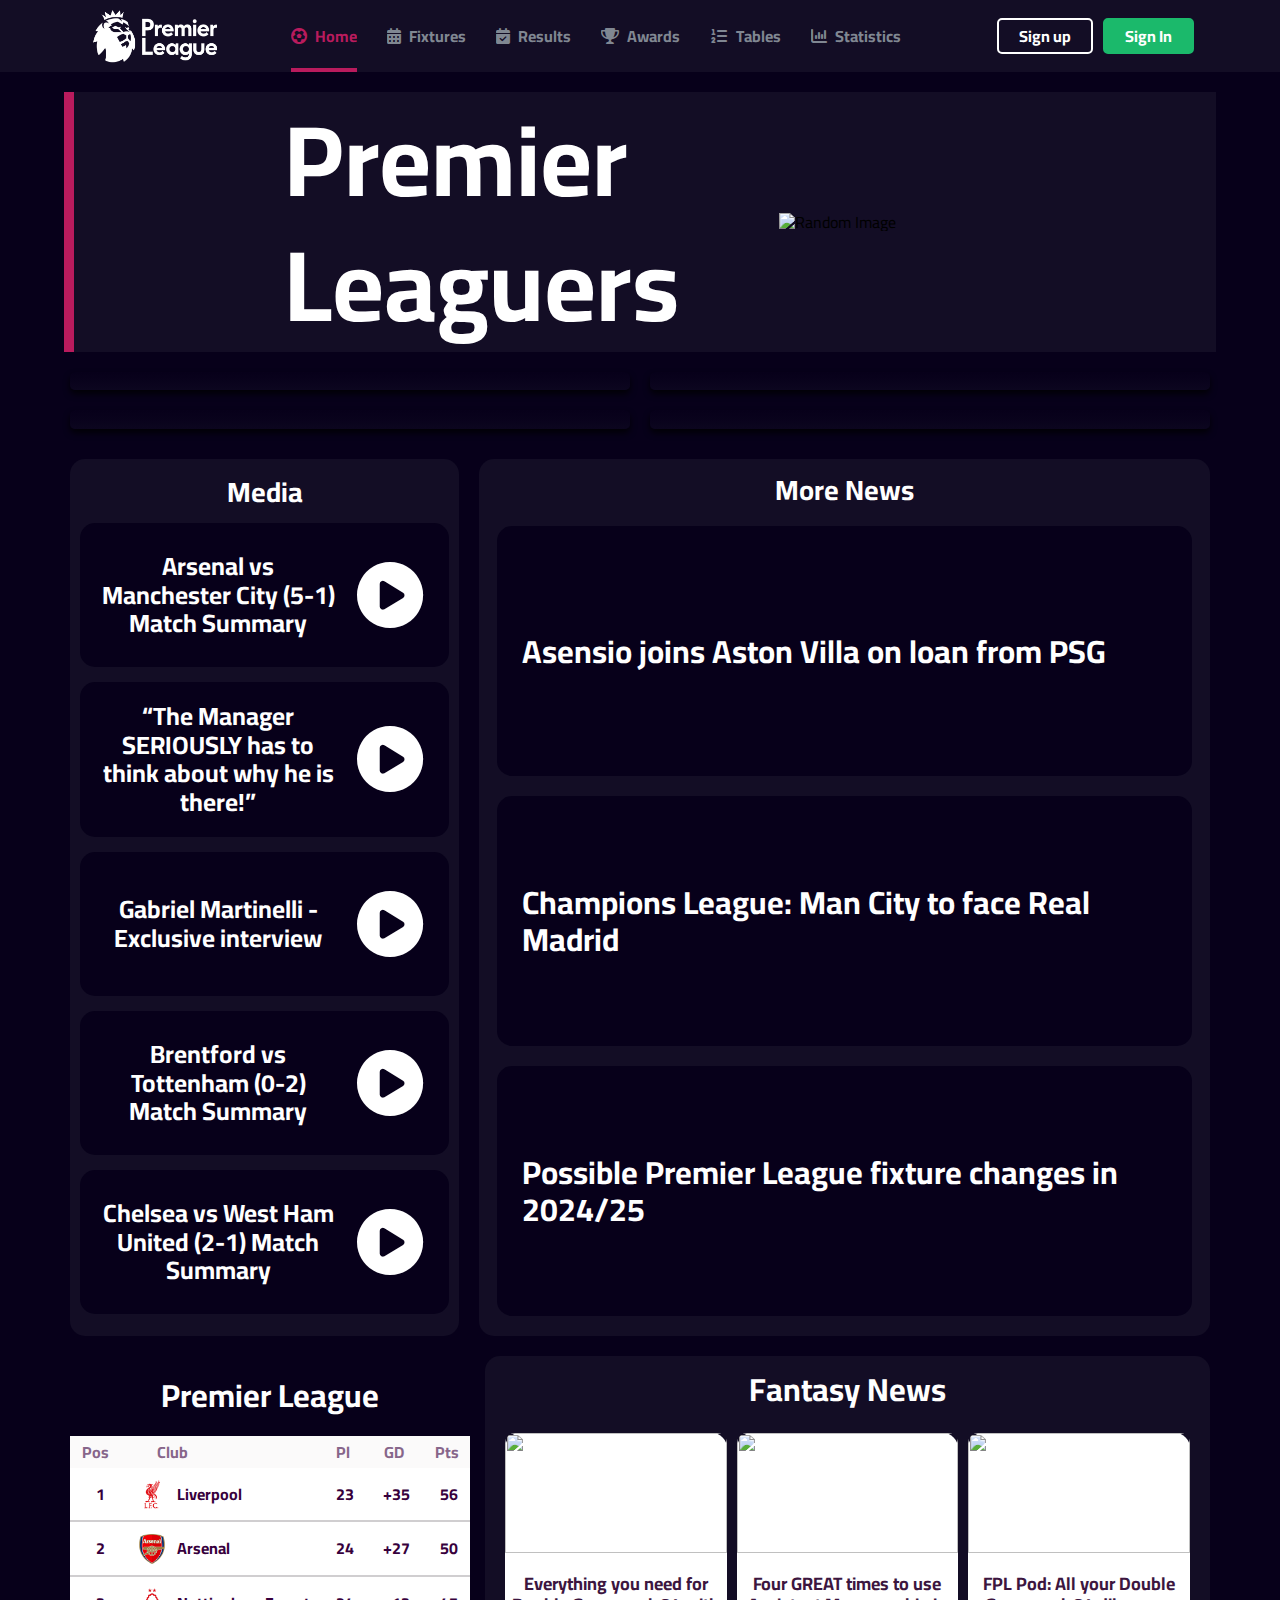
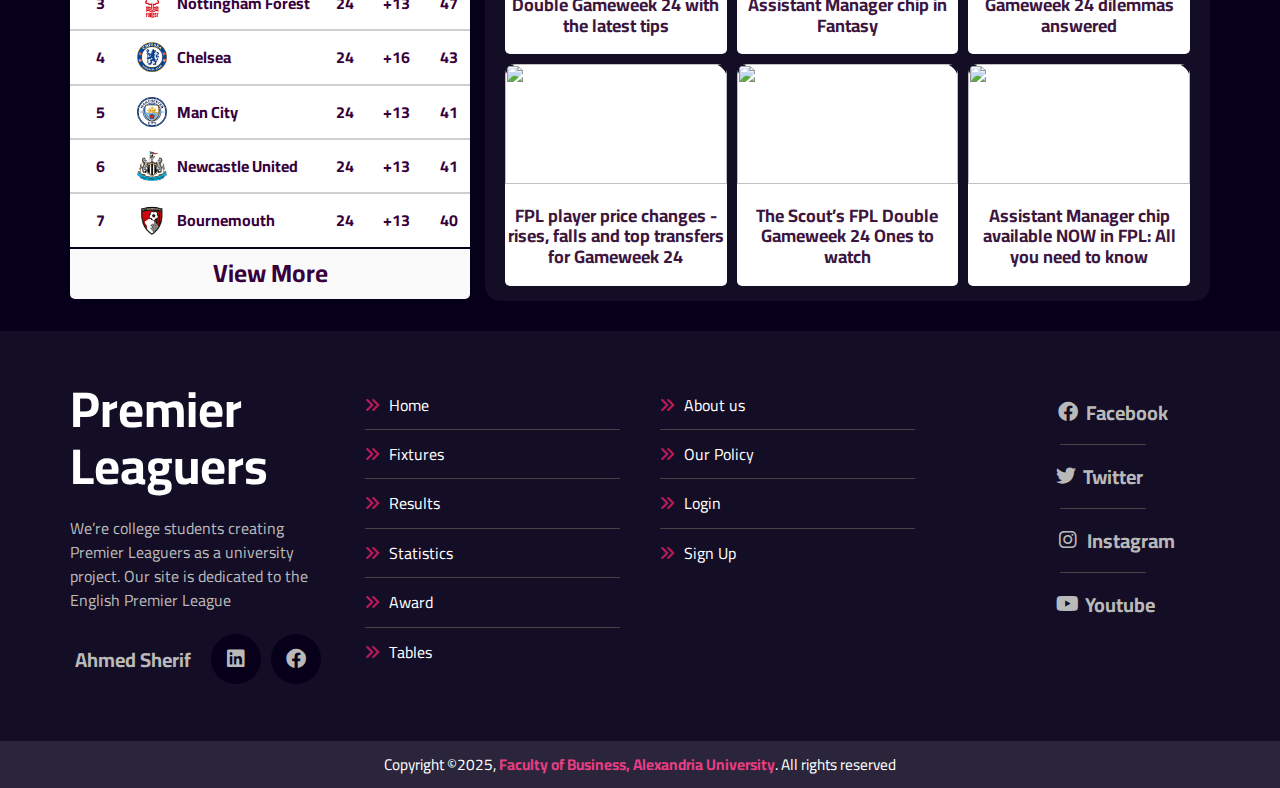
==== commit ff0be37d: "Update index.html" ====
--- a/index.html
+++ b/index.html
@@ -282,11 +282,7 @@
                     </tr>
                 </tbody>
             </table>
-<<<<<<< HEAD
-            <a href="Pages/Tableshtml" target="_blank">
-=======
             <a href="Pages/Tables.html" target="_blank">
->>>>>>> 0cac6cd (Done)
                 View More
             </a>
         </div>
